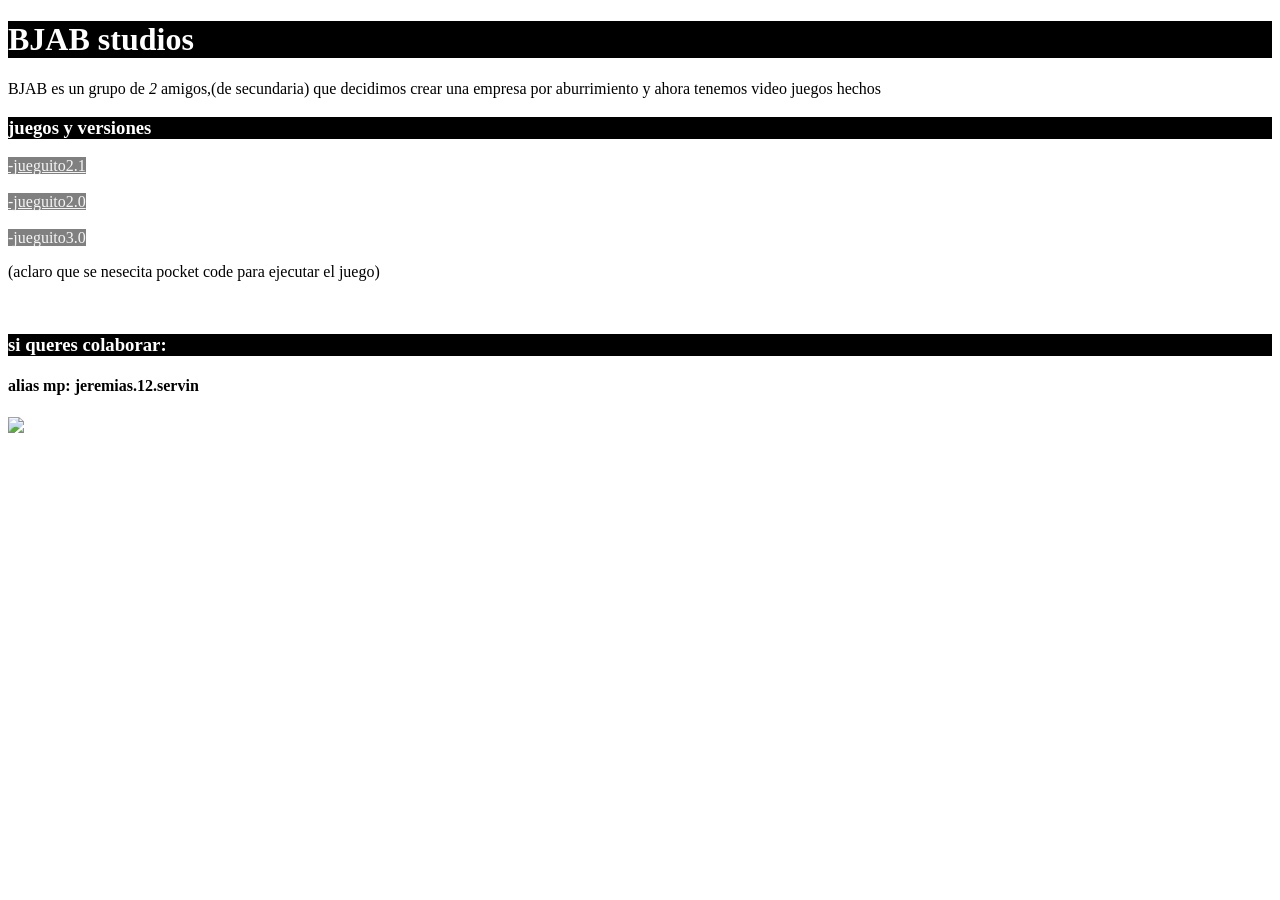
==== index.html @ 466220c1 "index.html" ====
<!DOCTYPE html>
<html lang="en">
<head>
    <meta charset="UTF-8">
    <meta name="viewport" content="width=device-width, initial-scale=1.0">
    <title>BJAB.com</title>
    <link rel="stylesheet" href="style.css">
</head>
<body>
    <h1>BJAB studios</h1>
<p>BJAB es un grupo de <em>2</em> amigos,(de secundaria) que decidimos crear una empresa por aburrimiento y ahora tenemos video juegos hechos</p>
<h3>juegos y versiones</h3>
<a href="https://www.mediafire.com/file/qbg1ordohqt7i96/jueguito2.1.catrobat/file">-jueguito2.1</a><br><br>
<a href="https://www.mediafire.com/file/4be3m0rck6kjknu/jueguito2.0.catrobat/file">-jueguito2.0</a><br><br>
<a herf="https://www.mediafire.com/file/yieviibciciq3ra/jueguito3.0.catrobat/file">-jueguito3.0</a>
<p>(aclaro que se nesecita pocket code para ejecutar el juego)</p><br>
<h3>si queres colaborar:</h3>
<h4>alias mp: jeremias.12.servin</h4>
<img src="c:\Users\js200\AppData\Local\Packages\5319275A.WhatsAppDesktop_cv1g1gvanyjgm\TempState\IMG-20250829-WA0030.jpg" width="350">
</body>
</html>
---- style.css ----
h1 {
    background-color: black;
    color: white;
}

h3 {
    background-color: black;
    color: white;
}
a {
    background-color: grey;
    color: whitesmoke;
}
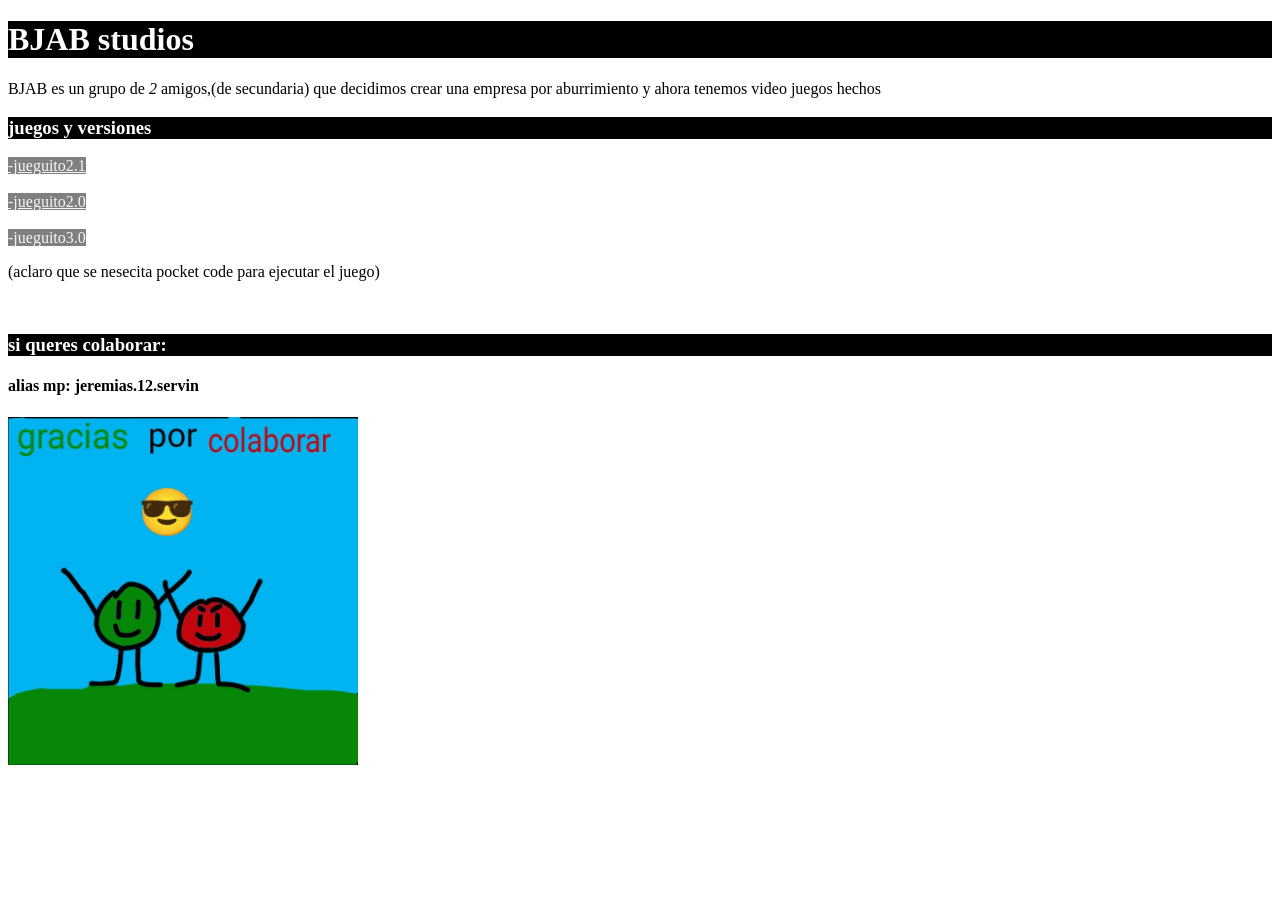
==== commit 500954cb: "index.html" ====
--- a/index.html
+++ b/index.html
@@ -16,6 +16,7 @@
 <p>(aclaro que se nesecita pocket code para ejecutar el juego)</p><br>
 <h3>si queres colaborar:</h3>
 <h4>alias mp: jeremias.12.servin</h4>
-<img src="c:\Users\js200\AppData\Local\Packages\5319275A.WhatsAppDesktop_cv1g1gvanyjgm\TempState\IMG-20250829-WA0030.jpg" width="350">
+<img src="imagenes/Imagen de WhatsApp 2025-08-29 a las 14.08.12_88015eed.jpg" width="350">
 </body>
 </html>
+
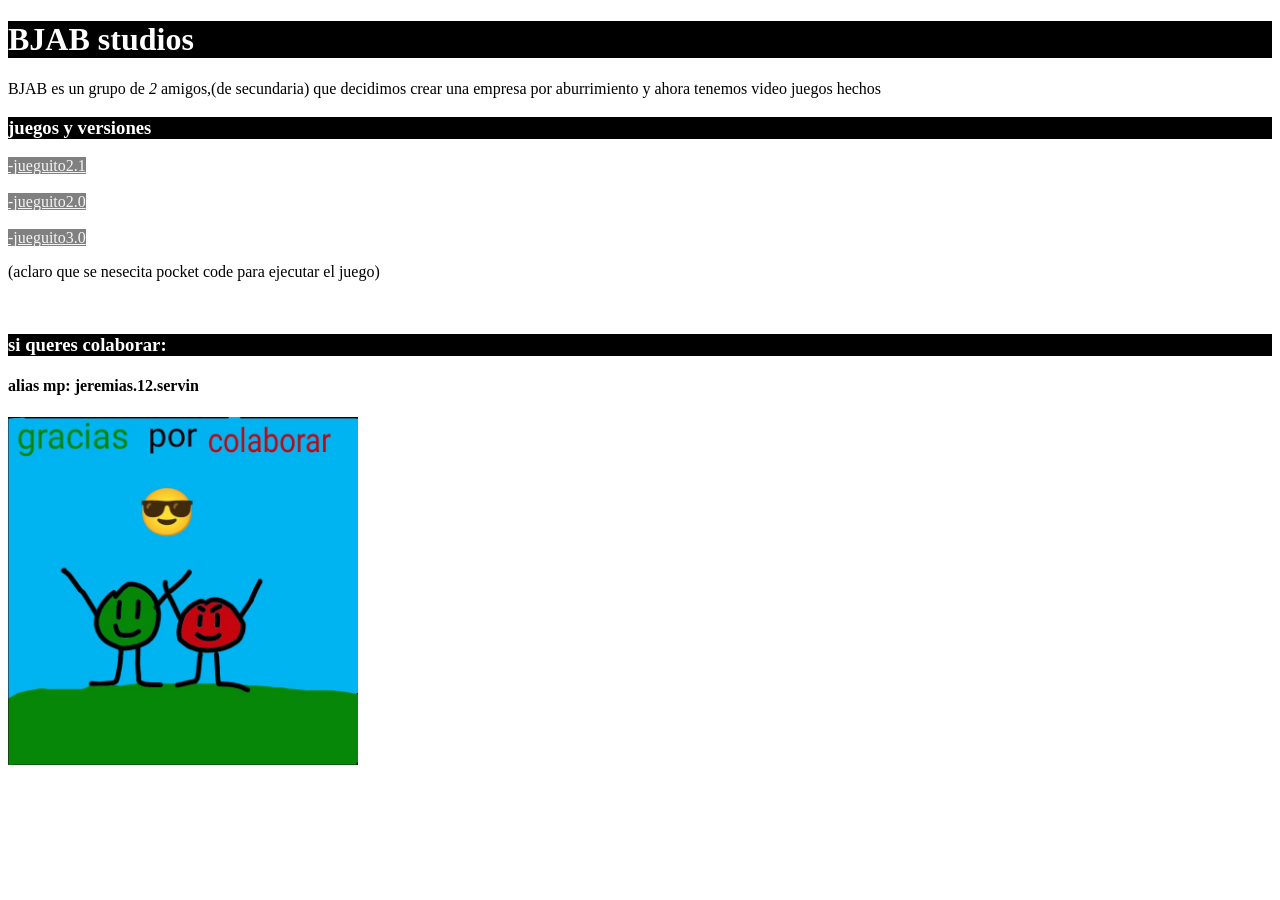
==== commit 26a9a91c: "index.html" ====
--- a/index.html
+++ b/index.html
@@ -12,11 +12,10 @@
 <h3>juegos y versiones</h3>
 <a href="https://www.mediafire.com/file/qbg1ordohqt7i96/jueguito2.1.catrobat/file">-jueguito2.1</a><br><br>
 <a href="https://www.mediafire.com/file/4be3m0rck6kjknu/jueguito2.0.catrobat/file">-jueguito2.0</a><br><br>
-<a herf="https://www.mediafire.com/file/yieviibciciq3ra/jueguito3.0.catrobat/file">-jueguito3.0</a>
+<a href="https://www.mediafire.com/file/yieviibciciq3ra/jueguito3.0.catrobat/file">-jueguito3.0</a>
 <p>(aclaro que se nesecita pocket code para ejecutar el juego)</p><br>
 <h3>si queres colaborar:</h3>
 <h4>alias mp: jeremias.12.servin</h4>
 <img src="imagenes/Imagen de WhatsApp 2025-08-29 a las 14.08.12_88015eed.jpg" width="350">
 </body>
 </html>
-
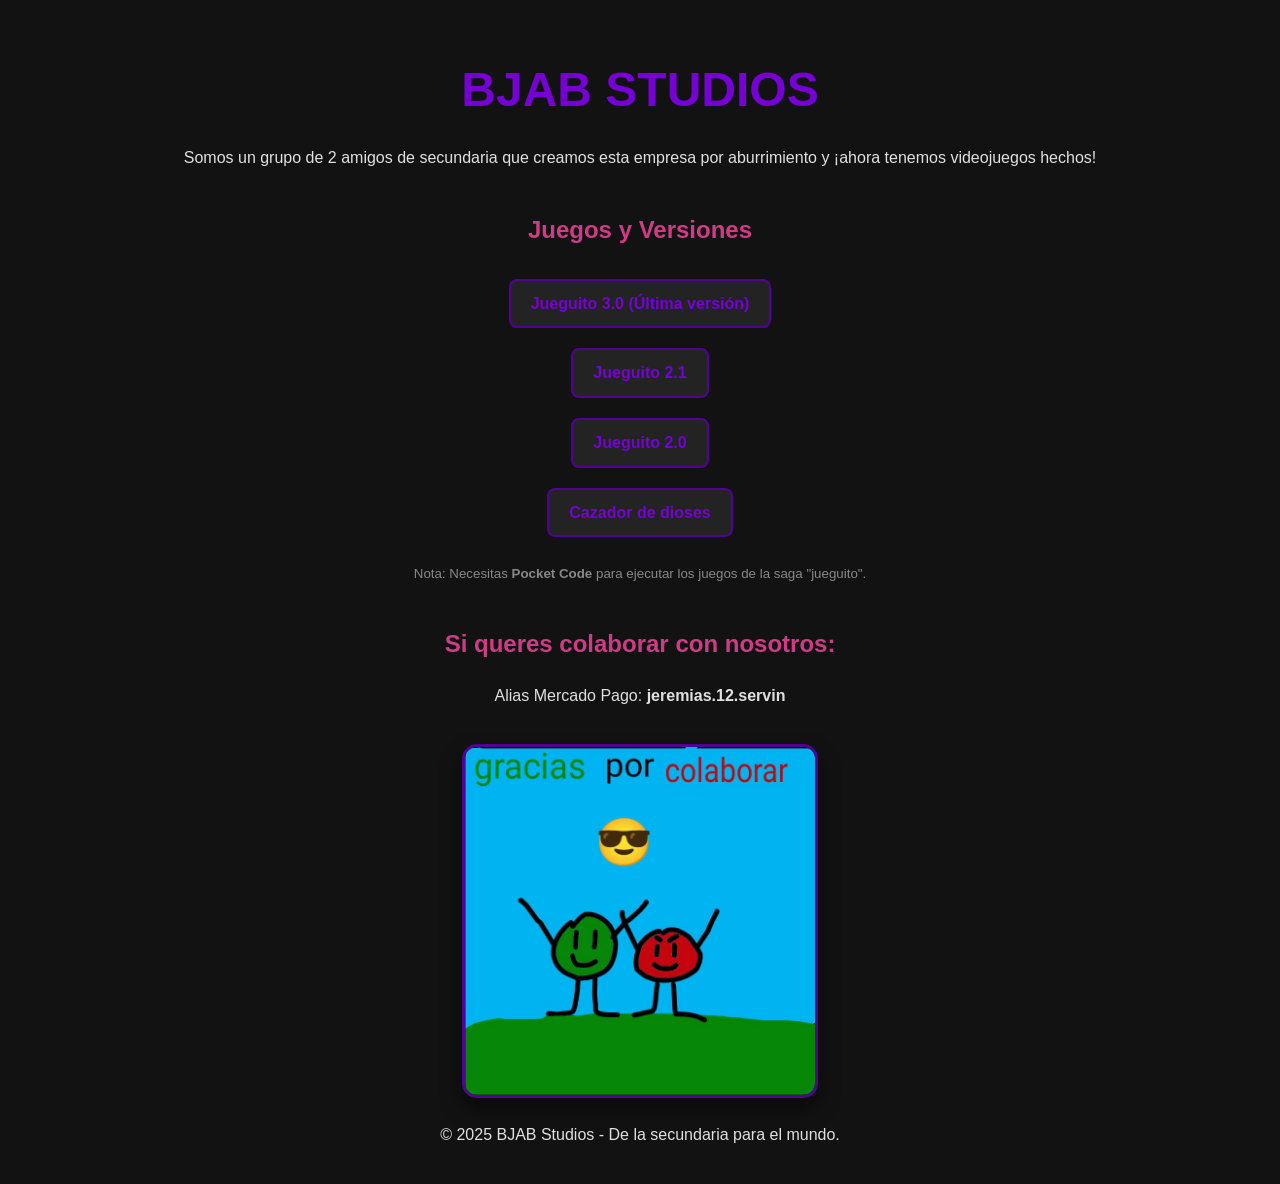
==== commit a7671be5: "Add files via upload" ====
--- a/index.html
+++ b/index.html
@@ -1,21 +1,38 @@
 <!DOCTYPE html>
-<html lang="en">
+<html lang="es">
 <head>
     <meta charset="UTF-8">
     <meta name="viewport" content="width=device-width, initial-scale=1.0">
-    <title>BJAB.com</title>
-    <link rel="stylesheet" href="style.css">
+    <link rel="icon" type="image/png" href="imagenes/file_0000000047746230a06baa1d5e3ba0de.png">
+    <title>BJAB Studios | Juegos</title>
+    <link rel="stylesheet" href="pagina-style.css">
 </head>
 <body>
-    <h1>BJAB studios</h1>
-<p>BJAB es un grupo de <em>2</em> amigos,(de secundaria) que decidimos crear una empresa por aburrimiento y ahora tenemos video juegos hechos</p>
-<h3>juegos y versiones</h3>
-<a href="https://www.mediafire.com/file/qbg1ordohqt7i96/jueguito2.1.catrobat/file">-jueguito2.1</a><br><br>
-<a href="https://www.mediafire.com/file/4be3m0rck6kjknu/jueguito2.0.catrobat/file">-jueguito2.0</a><br><br>
-<a href="https://www.mediafire.com/file/yieviibciciq3ra/jueguito3.0.catrobat/file">-jueguito3.0</a>
-<p>(aclaro que se nesecita pocket code para ejecutar el juego)</p><br>
-<h3>si queres colaborar:</h3>
-<h4>alias mp: jeremias.12.servin</h4>
-<img src="imagenes/Imagen de WhatsApp 2025-08-29 a las 14.08.12_88015eed.jpg" width="350">
+    <header>
+        <h1>BJAB Studios</h1>
+        <p>Somos un grupo de 2 amigos de secundaria que creamos esta empresa por aburrimiento y ¡ahora tenemos videojuegos hechos!</p>
+    </header>
+
+    <main>
+        <section>
+            <h2>Juegos y Versiones</h2>
+            <ul>
+                <li><a href="https://www.mediafire.com/file/yieviibciciq3ra/jueguito3.0.catrobat/file">Jueguito 3.0 (Última versión)</a></li>
+                <li><a href="https://www.mediafire.com/file/qbg1ordohqt7i96/jueguito2.1.catrobat/file">Jueguito 2.1</a></li>
+                <li><a href="https://www.mediafire.com/file/4be3m0rck6kjknu/jueguito2.0.catrobat/file">Jueguito 2.0</a></li>
+                <li><a href="cazador-pagina.html">Cazador de dioses</a></li>
+            </ul>
+            <p><small>Nota: Necesitas <strong>Pocket Code</strong> para ejecutar los juegos de la saga "jueguito".</small></p>
+        </section>
+
+        <section>
+            <h2>Si queres colaborar con nosotros:</h2>
+            <p>Alias Mercado Pago: <strong>jeremias.12.servin</strong></p>
+            <img src="imagenes/Imagen de WhatsApp 2025-08-29 a las 14.08.12_88015eed.jpg" alt="Logo o QR de BJAB Studios" width="350">
+        </section>
+    </main>
+    <footer>
+        <p>© 2025 BJAB Studios - De la secundaria para el mundo.</p>
+    </footer>
 </body>
 </html>
--- a/pagina-style.css
+++ b/pagina-style.css
@@ -0,0 +1,64 @@
+/* 1. Estilo general de la página */
+body {
+    background-color: #121212; /* Fondo casi negro */
+    color: #e0e0e0;           /* Texto gris claro para que no canse la vista */
+    font-family: 'Segoe UI', Tahoma, Geneva, Verdana, sans-serif;
+    line-height: 1.6;
+    margin: 0;
+    padding: 20px;
+    text-align: center;       /* Centra todo el contenido */
+}
+
+/*Títulos*/
+h1 {
+    color: #7501d4;           
+    font-size: 3rem;
+    text-transform: uppercase;
+    margin-bottom: 10px;
+}
+
+h2, h3 {
+    color: #cf3c86;           
+    margin-top: 40px;
+}
+
+/*Estilo de los links/Botones */
+a {
+    display: inline-block;
+    background-color: #242323;
+    color: #7501d4;
+    padding: 10px 20px;
+    margin: 10px 5px;
+    text-decoration: none;    /* Quita el subrayado feo */
+    border: 2px solid #530097;
+    border-radius: 8px;       /* Bordes redondeados */
+    font-weight: bold;
+    transition: 0.3s;         /* Animación suave */
+}
+
+/* Efecto cuando pasas el mouse por encima */
+a:hover {
+    background-color: #530097;
+    color: #121212;
+    transform: scale(1.05);   /* Se agranda un poquito */
+}
+
+/* 4. Listas y Notas */
+ul {
+    list-style: none;         /* Quita los puntos de la lista */
+    padding: 0;
+}
+
+small {
+    color: #888;
+    display: block;
+    margin-top: 10px;
+}
+
+/* 5. Imagen */
+img {
+    border-radius: 15px;
+    border: 3px solid #530097;
+    margin-top: 20px;
+    box-shadow: 0 10px 20px rgba(0,0,0,0.5); /* Sombra para que flote */
+}
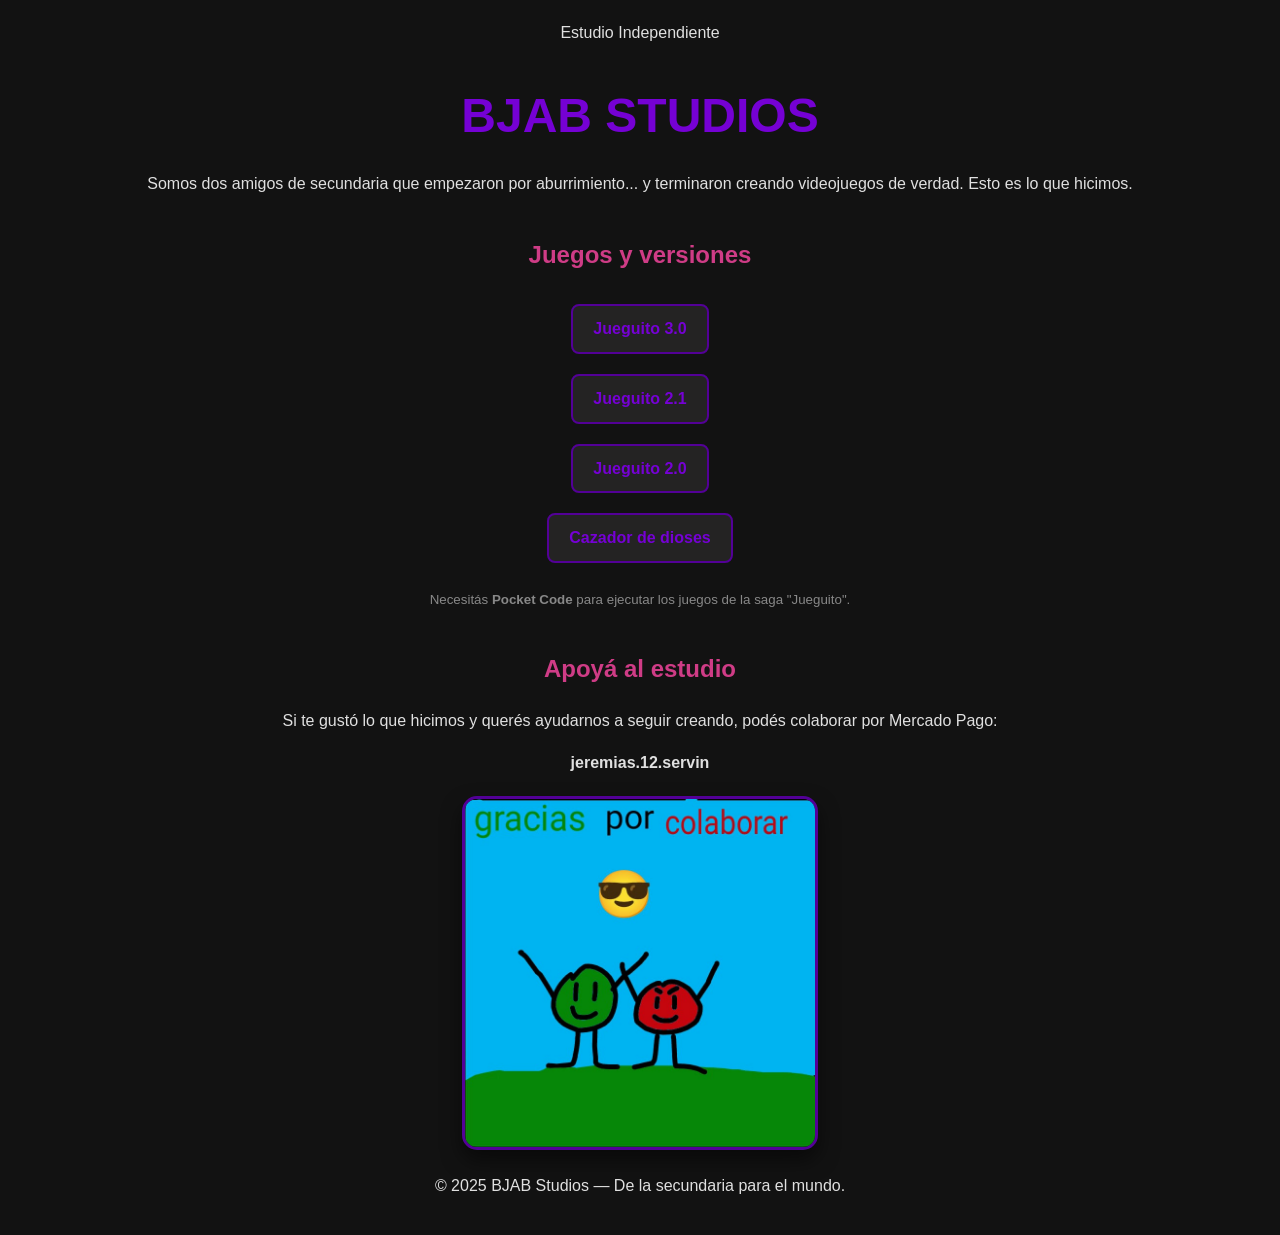
==== commit 7fc6edf6: "Update index.html" ====
--- a/index.html
+++ b/index.html
@@ -3,36 +3,45 @@
 <head>
     <meta charset="UTF-8">
     <meta name="viewport" content="width=device-width, initial-scale=1.0">
+    <meta name="description" content="BJAB Studios - Videojuegos independientes creados por dos amigos de secundaria.">
     <link rel="icon" type="image/png" href="imagenes/file_0000000047746230a06baa1d5e3ba0de.png">
     <title>BJAB Studios | Juegos</title>
+    <link rel="preconnect" href="https://fonts.googleapis.com">
+    <link rel="preconnect" href="https://fonts.gstatic.com" crossorigin>
+    <link href="https://fonts.googleapis.com/css2?family=Orbitron:wght@700;800&family=Inter:wght@400;600;700&display=swap" rel="stylesheet">
     <link rel="stylesheet" href="pagina-style.css">
 </head>
 <body>
     <header>
+        <span class="eyebrow">Estudio Independiente</span>
         <h1>BJAB Studios</h1>
-        <p>Somos un grupo de 2 amigos de secundaria que creamos esta empresa por aburrimiento y ¡ahora tenemos videojuegos hechos!</p>
+        <p>Somos dos amigos de secundaria que empezaron por aburrimiento... y terminaron creando videojuegos de verdad. Esto es lo que hicimos.</p>
     </header>
 
     <main>
         <section>
-            <h2>Juegos y Versiones</h2>
+            <h2>Juegos y versiones</h2>
             <ul>
-                <li><a href="https://www.mediafire.com/file/yieviibciciq3ra/jueguito3.0.catrobat/file">Jueguito 3.0 (Última versión)</a></li>
-                <li><a href="https://www.mediafire.com/file/qbg1ordohqt7i96/jueguito2.1.catrobat/file">Jueguito 2.1</a></li>
-                <li><a href="https://www.mediafire.com/file/4be3m0rck6kjknu/jueguito2.0.catrobat/file">Jueguito 2.0</a></li>
+                <li><a href="https://www.mediafire.com/file/0ovogrhtttxz2ak/jueguito3.0.catrobat/file" download class="boton-descarga">Jueguito 3.0</a></li>
+                <li><a href="juegos y versiones/jueguito2.1.catrobat" download class="boton-descarga">Jueguito 2.1</a></li>
+                <li><a href="juegos y versiones/jueguito2.0.catrobat" download class="boton-descarga">Jueguito 2.0</a></li>
                 <li><a href="cazador-pagina.html">Cazador de dioses</a></li>
             </ul>
-            <p><small>Nota: Necesitas <strong>Pocket Code</strong> para ejecutar los juegos de la saga "jueguito".</small></p>
+            <p><small>Necesitás <strong>Pocket Code</strong> para ejecutar los juegos de la saga "Jueguito".</small></p>
         </section>
 
-        <section>
-            <h2>Si queres colaborar con nosotros:</h2>
-            <p>Alias Mercado Pago: <strong>jeremias.12.servin</strong></p>
-            <img src="imagenes/Imagen de WhatsApp 2025-08-29 a las 14.08.12_88015eed.jpg" alt="Logo o QR de BJAB Studios" width="350">
+        <section class="apoyo">
+            <h2>Apoyá al estudio</h2>
+            <p>Si te gustó lo que hicimos y querés ayudarnos a seguir creando, podés colaborar por Mercado Pago:</p>
+            <strong>jeremias.12.servin</strong>
+            <div>
+                <img src="imagenes/Imagen de WhatsApp 2025-08-29 a las 14.08.12_88015eed.jpg" alt="Logo o código QR de BJAB Studios" width="350">
+            </div>
         </section>
     </main>
+
     <footer>
-        <p>© 2025 BJAB Studios - De la secundaria para el mundo.</p>
+        <p>© 2025 BJAB Studios — De la secundaria para el mundo.</p>
     </footer>
 </body>
 </html>
--- a/pagina-style.css
+++ b/pagina-style.css
@@ -1,12 +1,12 @@
 /* 1. Estilo general de la página */
 body {
-    background-color: #121212; /* Fondo casi negro */
-    color: #e0e0e0;           /* Texto gris claro para que no canse la vista */
+    background-color: #121212; 
+    color: #e0e0e0;           
     font-family: 'Segoe UI', Tahoma, Geneva, Verdana, sans-serif;
     line-height: 1.6;
     margin: 0;
     padding: 20px;
-    text-align: center;       /* Centra todo el contenido */
+    text-align: center;       
 }
 
 /*Títulos*/
@@ -29,11 +29,11 @@
     color: #7501d4;
     padding: 10px 20px;
     margin: 10px 5px;
-    text-decoration: none;    /* Quita el subrayado feo */
+    text-decoration: none;    /* saca el subrayado horrible */
     border: 2px solid #530097;
     border-radius: 8px;       /* Bordes redondeados */
     font-weight: bold;
-    transition: 0.3s;         /* Animación suave */
+    transition: 0.3s;         /* Animación */
 }
 
 /* Efecto cuando pasas el mouse por encima */
@@ -62,3 +62,46 @@
     margin-top: 20px;
     box-shadow: 0 10px 20px rgba(0,0,0,0.5); /* Sombra para que flote */
 }
+
+.boton-historia{
+    display: inline-block;
+    background-color: #242323;
+    color: #7501d4;
+    padding: 10px 20px;
+    margin: 10px 5px;
+    text-decoration: none;    /* Quita el subrayado horrible */
+    border: 2px solid #530097;
+    border-radius: 8px;       /* Bordes redondeados */
+    font-weight: bold;
+    transition: 0.3s; 
+}
+
+.boton-historia:hover{
+    background-color: #530097;
+    color: #121212;
+    transform: scale(1.05); 
+}
+
+.tagline{
+    max-width: 750px;      
+    margin: 40px auto;     
+    text-align: justify;  
+    line-height: 1.8;     
+    font-size: 18px;
+}
+
+.tagline p{
+    margin-bottom: 16px;   
+}
+
+.info-juego{
+    max-width: 750px;      
+    margin: 40px auto;     
+    text-align: justify;   
+    line-height: 1.8;      
+    font-size: 18px;
+}
+
+.info-juego p{
+    margin-bottom: 16px;   /
+}
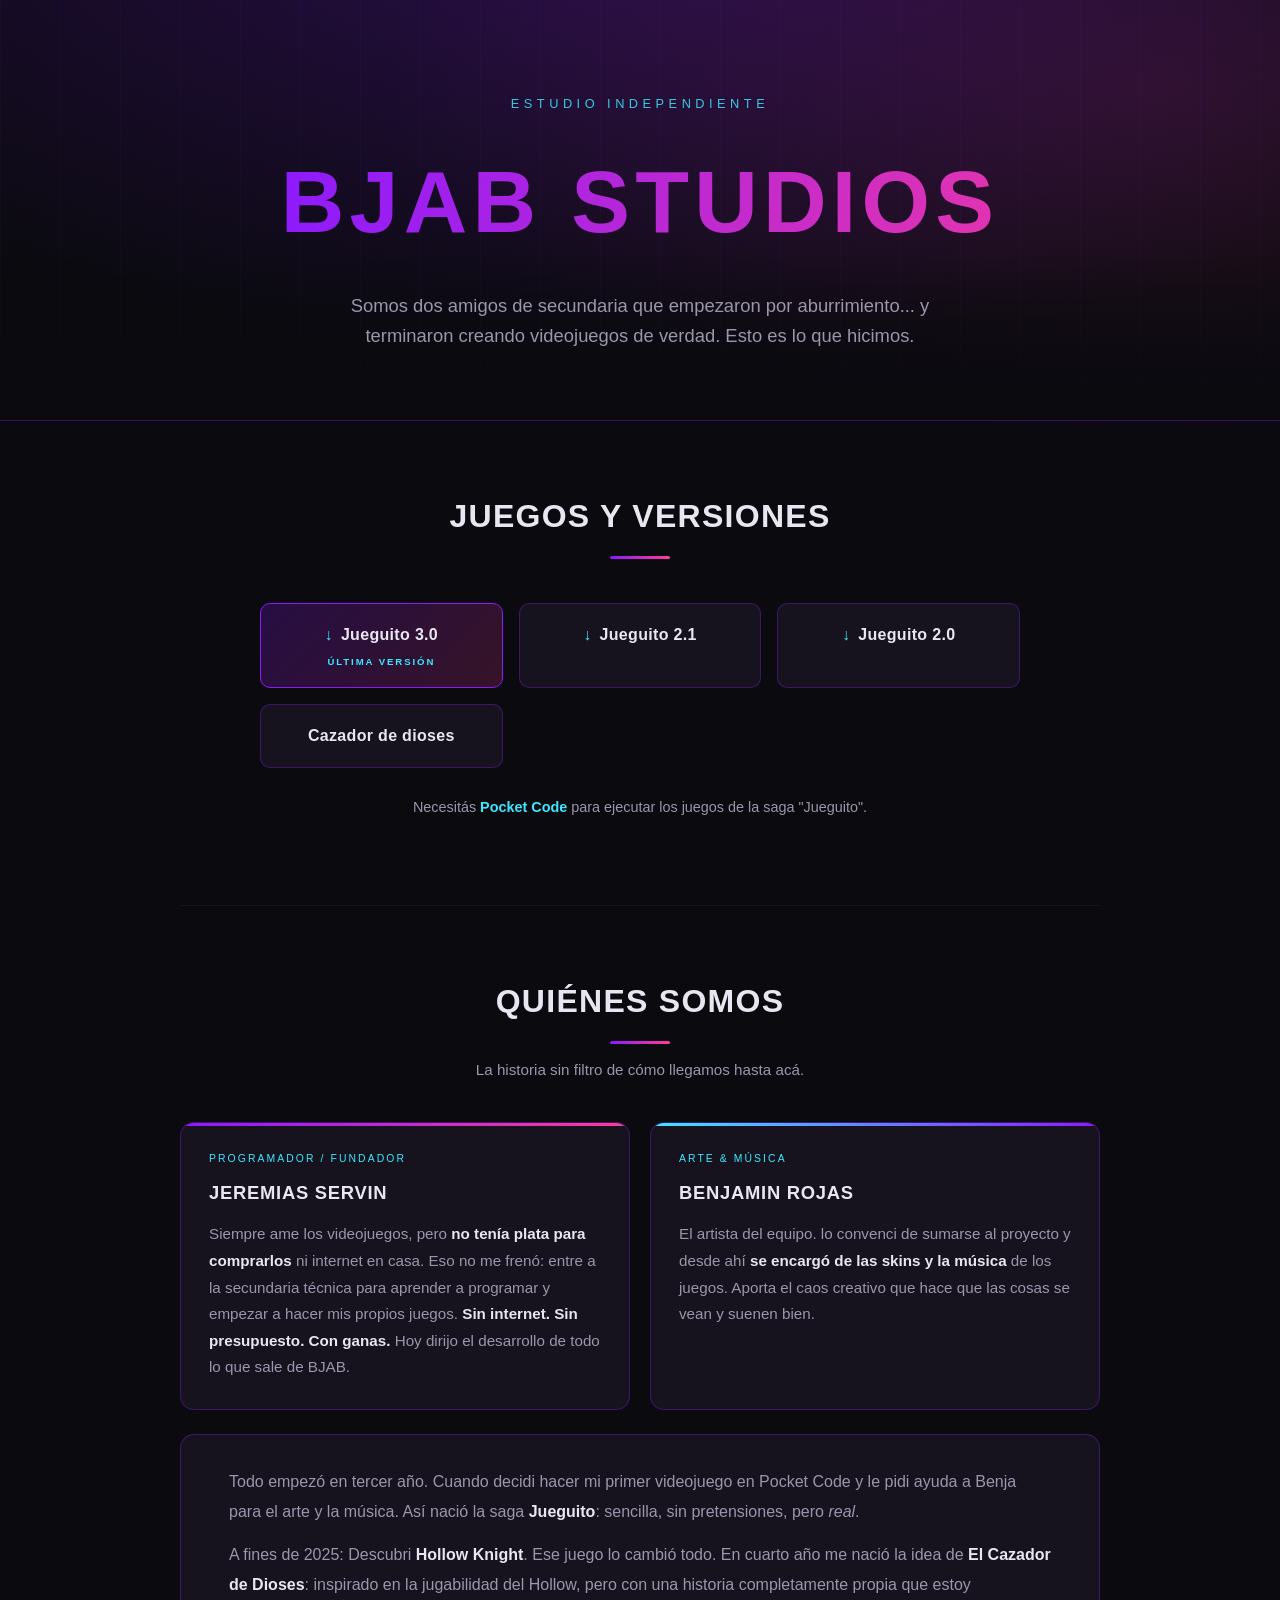
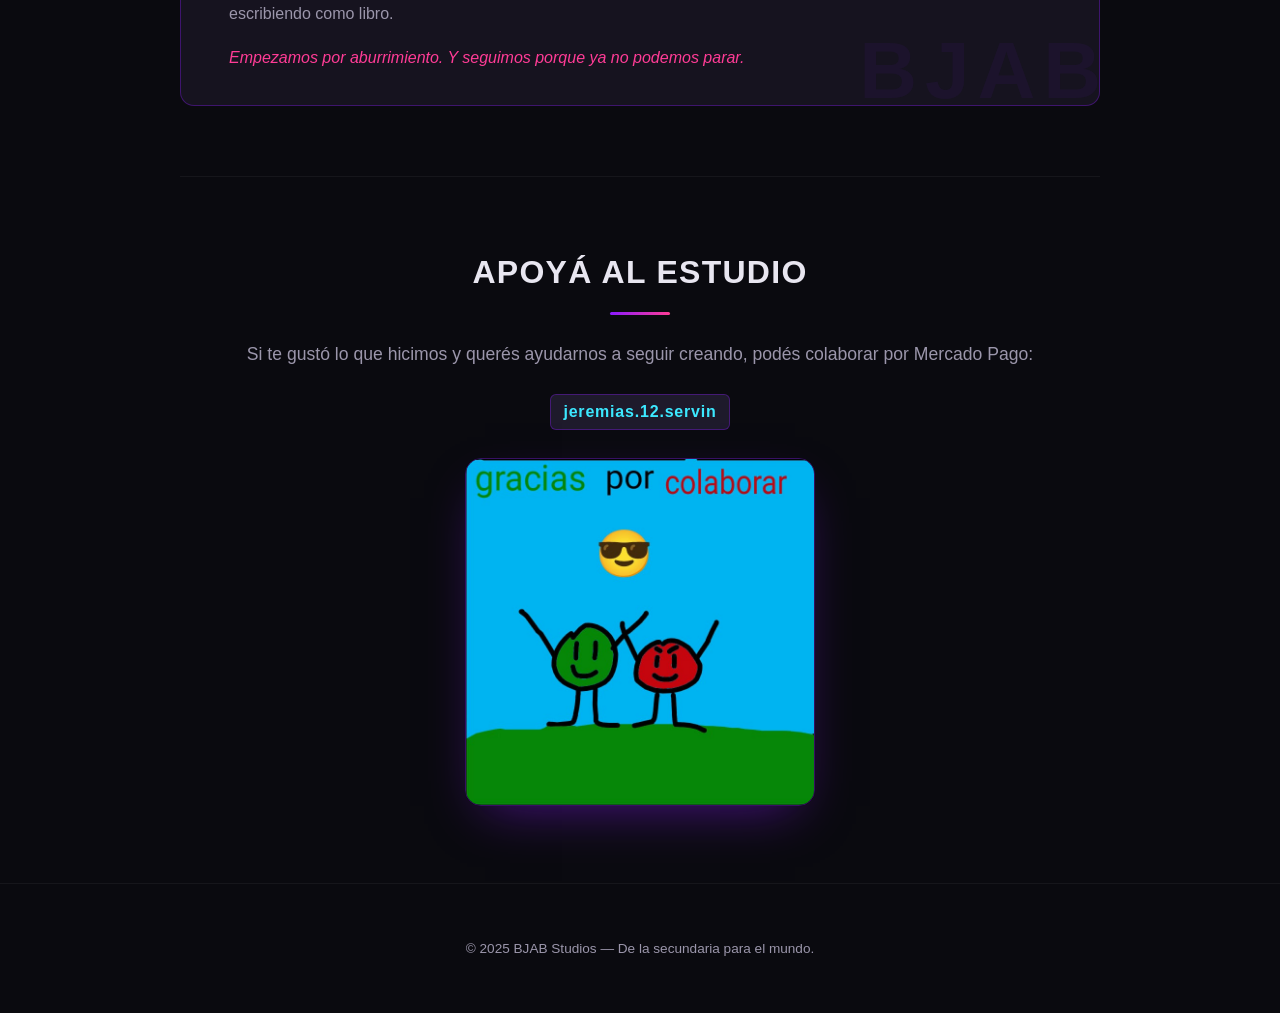
==== commit 2423c630: "Update index.html" ====
--- a/index.html
+++ b/index.html
@@ -4,12 +4,143 @@
     <meta charset="UTF-8">
     <meta name="viewport" content="width=device-width, initial-scale=1.0">
     <meta name="description" content="BJAB Studios - Videojuegos independientes creados por dos amigos de secundaria.">
+
+    <!-- Open Graph (para WhatsApp, Discord, etc.) -->
+    <meta property="og:title" content="BJAB Studios | Juegos">
+    <meta property="og:description" content="Dos chicos de secundaria haciendo videojuegos. Sin plata, con muchas ganas.">
+    <meta property="og:type" content="website">
+    <meta property="og:image" content="imagenes/file_0000000047746230a06baa1d5e3ba0de.png">
+
     <link rel="icon" type="image/png" href="imagenes/file_0000000047746230a06baa1d5e3ba0de.png">
     <title>BJAB Studios | Juegos</title>
     <link rel="preconnect" href="https://fonts.googleapis.com">
     <link rel="preconnect" href="https://fonts.gstatic.com" crossorigin>
     <link href="https://fonts.googleapis.com/css2?family=Orbitron:wght@700;800&family=Inter:wght@400;600;700&display=swap" rel="stylesheet">
     <link rel="stylesheet" href="pagina-style.css">
+
+    <style>
+        /* ============================
+           Sección Sobre Nosotros
+           ============================ */
+
+        .nosotros-grid {
+            display: grid;
+            grid-template-columns: repeat(auto-fit, minmax(260px, 1fr));
+            gap: 20px;
+            margin-top: 40px;
+            text-align: left;
+        }
+
+        .card-persona {
+            background: var(--surface);
+            border: 1px solid var(--border);
+            border-radius: 14px;
+            padding: 28px;
+            position: relative;
+            overflow: hidden;
+            transition: border-color 0.25s ease, box-shadow 0.25s ease;
+        }
+
+        .card-persona::before {
+            content: "";
+            position: absolute;
+            top: 0; left: 0; right: 0;
+            height: 3px;
+        }
+
+        .card-jeremias::before {
+            background: linear-gradient(90deg, var(--purple), var(--pink));
+        }
+
+        .card-benja::before {
+            background: linear-gradient(90deg, var(--cyan), var(--purple));
+        }
+
+        .card-persona:hover {
+            border-color: var(--pink);
+            box-shadow: 0 12px 32px -12px rgba(139, 26, 255, 0.35);
+        }
+
+        .card-rol {
+            font-family: 'Orbitron', sans-serif;
+            font-size: 0.65rem;
+            letter-spacing: 0.2em;
+            text-transform: uppercase;
+            color: var(--cyan);
+            margin-bottom: 10px;
+            display: block;
+        }
+
+        .card-nombre {
+            font-family: 'Orbitron', sans-serif;
+            font-size: 1.15rem;
+            font-weight: 800;
+            color: var(--text);
+            margin: 0 0 14px;
+            letter-spacing: 0.04em;
+        }
+
+        .card-bio {
+            color: var(--muted);
+            font-size: 0.95rem;
+            line-height: 1.75;
+            margin: 0;
+        }
+
+        .card-bio strong {
+            color: var(--text);
+            font-weight: 600;
+        }
+
+        .origen-historia {
+            background: var(--surface);
+            border: 1px solid var(--border);
+            border-radius: 14px;
+            padding: 32px clamp(20px, 5vw, 48px);
+            margin-top: 24px;
+            text-align: left;
+            position: relative;
+            overflow: hidden;
+        }
+
+        .origen-historia::after {
+            content: "BJAB";
+            position: absolute;
+            right: -10px;
+            bottom: -30px;
+            font-family: 'Orbitron', sans-serif;
+            font-size: 5rem;
+            font-weight: 800;
+            color: rgba(139, 26, 255, 0.06);
+            pointer-events: none;
+            user-select: none;
+            letter-spacing: 0.1em;
+        }
+
+        .origen-historia p {
+            color: var(--muted);
+            font-size: 1rem;
+            line-height: 1.85;
+            margin: 0 0 14px;
+            position: relative;
+        }
+
+        .origen-historia p:last-child {
+            margin-bottom: 0;
+            color: var(--pink);
+            font-style: italic;
+        }
+
+        .origen-historia strong {
+            color: var(--text);
+        }
+
+        .subtitulo-seccion {
+            color: var(--muted);
+            font-size: 0.95rem;
+            margin-top: 6px;
+        }
+    </style>
 </head>
 <body>
     <header>
@@ -22,7 +153,7 @@
         <section>
             <h2>Juegos y versiones</h2>
             <ul>
-                <li><a href="https://www.mediafire.com/file/0ovogrhtttxz2ak/jueguito3.0.catrobat/file" download class="boton-descarga">Jueguito 3.0</a></li>
+                <li><a href="https://www.mediafire.com/file/0ovogrhtttxz2ak/jueguito3.0.catrobat/file" class="boton-descarga">Jueguito 3.0</a></li>
                 <li><a href="juegos y versiones/jueguito2.1.catrobat" download class="boton-descarga">Jueguito 2.1</a></li>
                 <li><a href="juegos y versiones/jueguito2.0.catrobat" download class="boton-descarga">Jueguito 2.0</a></li>
                 <li><a href="cazador-pagina.html">Cazador de dioses</a></li>
@@ -30,12 +161,60 @@
             <p><small>Necesitás <strong>Pocket Code</strong> para ejecutar los juegos de la saga "Jueguito".</small></p>
         </section>
 
+        <!-- NUEVA SECCIÓN -->
+        <section>
+            <h2>Quiénes somos</h2>
+            <p class="subtitulo-seccion">La historia sin filtro de cómo llegamos hasta acá.</p>
+
+            <div class="nosotros-grid">
+                <div class="card-persona card-jeremias">
+                    <span class="card-rol">Programador / Fundador</span>
+                    <h3 class="card-nombre">Jeremias Servin</h3>
+                    <p class="card-bio">
+                        Siempre ame los videojuegos, pero <strong>no tenía plata para comprarlos</strong> ni internet en casa.
+                        Eso no me frenó: entre a la secundaria técnica para aprender a programar y
+                        empezar a hacer mis propios juegos. <strong>Sin internet. Sin presupuesto. Con ganas.</strong>
+                        Hoy dirijo el desarrollo de todo lo que sale de BJAB.
+                    </p>
+                </div>
+                <div class="card-persona card-benja">
+                    <span class="card-rol">Arte &amp; Música</span>
+                    <h3 class="card-nombre">Benjamin Rojas</h3>
+                    <p class="card-bio">
+                        El artista del equipo. lo convenci de sumarse al proyecto y desde ahí
+                        <strong>se encargó de las skins y la música</strong> de los juegos.
+                        Aporta el caos creativo que hace que las cosas se vean y suenen bien.
+                    </p>
+                </div>
+            </div>
+
+            <div class="origen-historia">
+                <p>
+                    Todo empezó en tercer año. Cuando decidi hacer mi primer videojuego en Pocket Code
+                    y le pidi ayuda a Benja para el arte y la música. Así nació la saga <strong>Jueguito</strong>:
+                    sencilla, sin pretensiones, pero <em>real</em>.
+                </p>
+                <p>
+                    A fines de 2025: Descubri <strong>Hollow Knight</strong>.
+                    Ese juego lo cambió todo. En cuarto año me nació la idea de <strong>El Cazador de Dioses</strong>:
+                    inspirado en la jugabilidad del Hollow, pero con una historia completamente propia
+                    que estoy escribiendo como libro.
+                </p>
+                <p>
+                    Empezamos por aburrimiento. Y seguimos porque ya no podemos parar.
+                </p>
+            </div>
+        </section>
+
         <section class="apoyo">
             <h2>Apoyá al estudio</h2>
             <p>Si te gustó lo que hicimos y querés ayudarnos a seguir creando, podés colaborar por Mercado Pago:</p>
             <strong>jeremias.12.servin</strong>
             <div>
-                <img src="imagenes/Imagen de WhatsApp 2025-08-29 a las 14.08.12_88015eed.jpg" alt="Logo o código QR de BJAB Studios" width="350">
+                <img src="imagenes/Imagen de WhatsApp 2025-08-29 a las 14.08.12_88015eed.jpg"
+                     alt="Código QR de Mercado Pago de BJAB Studios"
+                     width="350"
+                     loading="lazy">
             </div>
         </section>
     </main>
--- a/pagina-style.css
+++ b/pagina-style.css
@@ -1,107 +1,497 @@
-/* 1. Estilo general de la página */
+/* ============================
+   BJAB Studios — Estilos
+   ============================ */
+
+:root {
+    --bg: #0a0a0f;
+    --surface: #16131f;
+    --surface-2: #1e1a2b;
+    --purple: #8b1aff;
+    --pink: #ff3c96;
+    --cyan: #3ce8ff;
+    --text: #e8e6f0;
+    --muted: #9b96ab;
+    --border: rgba(139, 26, 255, 0.35);
+}
+
+* {
+    box-sizing: border-box;
+}
+
+@media (prefers-reduced-motion: reduce) {
+    *, *::before, *::after {
+        animation-duration: 0.01ms !important;
+        animation-iteration-count: 1 !important;
+        transition-duration: 0.01ms !important;
+        scroll-behavior: auto !important;
+    }
+}
+
+html {
+    scroll-behavior: smooth;
+}
+
 body {
-    background-color: #121212; 
-    color: #e0e0e0;           
-    font-family: 'Segoe UI', Tahoma, Geneva, Verdana, sans-serif;
+    background-color: var(--bg);
+    background-image:
+        radial-gradient(ellipse 80% 50% at 50% -10%, rgba(139, 26, 255, 0.25), transparent),
+        radial-gradient(ellipse 60% 40% at 90% 10%, rgba(255, 60, 150, 0.12), transparent);
+    background-attachment: fixed;
+    color: var(--text);
+    font-family: 'Inter', 'Segoe UI', Tahoma, Geneva, Verdana, sans-serif;
     line-height: 1.6;
     margin: 0;
-    padding: 20px;
-    text-align: center;       
-}
-
-/*Títulos*/
+    padding: 0;
+    text-align: center;
+}
+
+/* ============================
+   Header / Hero
+   ============================ */
+
+header {
+    padding: 90px 20px 70px;
+    position: relative;
+    overflow: hidden;
+    border-bottom: 1px solid var(--border);
+}
+
+header::before {
+    content: "";
+    position: absolute;
+    inset: 0;
+    background:
+        linear-gradient(180deg, transparent 60%, var(--bg) 100%),
+        repeating-linear-gradient(90deg, rgba(139,26,255,0.06) 0px, rgba(139,26,255,0.06) 1px, transparent 1px, transparent 60px);
+    pointer-events: none;
+}
+
+.eyebrow {
+    position: relative;
+    display: inline-block;
+    font-family: 'Orbitron', 'Segoe UI', sans-serif;
+    font-size: 0.8rem;
+    letter-spacing: 0.35em;
+    text-transform: uppercase;
+    color: var(--cyan);
+    margin-bottom: 18px;
+    opacity: 0.85;
+}
+
 h1 {
-    color: #7501d4;           
-    font-size: 3rem;
+    position: relative;
+    font-family: 'Orbitron', 'Segoe UI', sans-serif;
+    font-size: clamp(2.6rem, 8vw, 5.5rem);
+    font-weight: 800;
+    letter-spacing: 0.06em;
     text-transform: uppercase;
-    margin-bottom: 10px;
+    margin: 0 0 18px;
+    background: linear-gradient(100deg, var(--purple) 10%, var(--pink) 50%, var(--cyan) 90%);
+    background-size: 200% auto;
+    -webkit-background-clip: text;
+    background-clip: text;
+    color: transparent;
+    animation: shine 6s ease-in-out infinite alternate;
+}
+
+@keyframes shine {
+    0%   { background-position: 0% 50%; }
+    100% { background-position: 100% 50%; }
+}
+
+header p {
+    position: relative;
+    max-width: 620px;
+    margin: 0 auto;
+    color: var(--muted);
+    font-size: clamp(1rem, 2.2vw, 1.15rem);
+}
+
+/* ============================
+   Layout / sections
+   ============================ */
+
+main {
+    max-width: 960px;
+    margin: 0 auto;
+    padding: 0 20px;
+}
+
+section {
+    padding: 70px 0;
+    border-bottom: 1px solid rgba(255,255,255,0.05);
+}
+
+section:last-of-type {
+    border-bottom: none;
 }
 
 h2, h3 {
-    color: #cf3c86;           
-    margin-top: 40px;
-}
-
-/*Estilo de los links/Botones */
+    font-family: 'Orbitron', 'Segoe UI', sans-serif;
+    font-weight: 700;
+    letter-spacing: 0.04em;
+    text-transform: uppercase;
+    font-size: clamp(1.4rem, 4vw, 2rem);
+    color: var(--text);
+    margin: 0 0 8px;
+    position: relative;
+    display: inline-block;
+}
+
+h2::after {
+    content: "";
+    display: block;
+    width: 60px;
+    height: 3px;
+    margin: 14px auto 0;
+    background: linear-gradient(90deg, var(--purple), var(--pink));
+    border-radius: 2px;
+}
+
+/* ============================
+   Lista de juegos
+   ============================ */
+
+ul {
+    list-style: none;
+    padding: 0;
+    margin: 36px auto 0;
+    display: grid;
+    grid-template-columns: repeat(auto-fit, minmax(220px, 1fr));
+    gap: 16px;
+    max-width: 760px;
+}
+
+ul li {
+    display: flex;
+}
+
+/* ============================
+   Links / Botones
+   ============================ */
+
 a {
     display: inline-block;
-    background-color: #242323;
-    color: #7501d4;
-    padding: 10px 20px;
+    width: 100%;
+    background-color: var(--surface);
+    color: var(--text);
+    padding: 18px 22px;
+    text-decoration: none;
+    border: 1px solid var(--border);
+    border-radius: 10px;
+    font-weight: 600;
+    letter-spacing: 0.02em;
+    transition: transform 0.25s ease, border-color 0.25s ease, box-shadow 0.25s ease, color 0.25s ease;
+}
+
+a:focus-visible {
+    outline: 2px solid var(--cyan);
+    outline-offset: 3px;
+}
+
+a:hover {
+    color: #fff;
+    border-color: var(--pink);
+    transform: translateY(-3px);
+    box-shadow: 0 12px 24px -10px rgba(255, 60, 150, 0.45), 0 0 0 1px var(--pink) inset;
+}
+
+.boton-descarga {
+    position: relative;
+}
+
+.boton-descarga::before {
+    content: "↓";
+    margin-right: 8px;
+    color: var(--cyan);
+    font-weight: 700;
+}
+
+ul li:first-child a {
+    background: linear-gradient(135deg, rgba(139,26,255,0.22), rgba(255,60,150,0.18));
+    border-color: var(--purple);
+    font-weight: 700;
+}
+
+ul li:first-child a::after {
+    content: "ÚLTIMA VERSIÓN";
+    display: block;
+    font-family: 'Orbitron', sans-serif;
+    font-size: 0.6rem;
+    letter-spacing: 0.2em;
+    color: var(--cyan);
+    margin-top: 6px;
+}
+
+/* ============================
+   Notas
+   ============================ */
+
+small {
+    color: var(--muted);
+    display: block;
+    margin-top: 28px;
+    font-size: 0.9rem;
+}
+
+small strong {
+    color: var(--cyan);
+}
+
+/* ============================
+   Sección de apoyo
+   ============================ */
+
+.apoyo p {
+    color: var(--muted);
+    font-size: 1.1rem;
+}
+
+.apoyo strong {
+    color: var(--cyan);
+    font-family: 'Orbitron', sans-serif;
+    letter-spacing: 0.05em;
+    background: var(--surface-2);
+    padding: 4px 12px;
+    border-radius: 6px;
+    border: 1px solid var(--border);
+    display: inline-block;
+    margin-top: 8px;
+}
+
+img {
+    border-radius: 16px;
+    border: 1px solid var(--border);
+    margin-top: 28px;
+    max-width: 100%;
+    box-shadow: 0 20px 50px -20px rgba(139, 26, 255, 0.5);
+}
+
+/* ============================
+   Footer
+   ============================ */
+
+footer {
+    padding: 40px 20px;
+    color: var(--muted);
+    font-size: 0.85rem;
+    border-top: 1px solid rgba(255,255,255,0.05);
+}
+
+/* ============================
+   Texto general (otras páginas)
+   ============================ */
+
+.boton-historia {
+    display: inline-block;
+    background-color: var(--surface);
+    color: var(--text);
+    padding: 14px 28px;
     margin: 10px 5px;
-    text-decoration: none;    /* saca el subrayado horrible */
-    border: 2px solid #530097;
-    border-radius: 8px;       /* Bordes redondeados */
-    font-weight: bold;
-    transition: 0.3s;         /* Animación */
-}
-
-/* Efecto cuando pasas el mouse por encima */
-a:hover {
-    background-color: #530097;
-    color: #121212;
-    transform: scale(1.05);   /* Se agranda un poquito */
-}
-
-/* 4. Listas y Notas */
-ul {
-    list-style: none;         /* Quita los puntos de la lista */
-    padding: 0;
-}
-
-small {
-    color: #888;
-    display: block;
-    margin-top: 10px;
-}
-
-/* 5. Imagen */
-img {
-    border-radius: 15px;
-    border: 3px solid #530097;
+    text-decoration: none;
+    border: 1px solid var(--border);
+    border-radius: 10px;
+    font-weight: 600;
+    transition: transform 0.25s ease, border-color 0.25s ease, box-shadow 0.25s ease;
+}
+
+.boton-historia:hover {
+    color: #fff;
+    border-color: var(--pink);
+    transform: translateY(-3px);
+    box-shadow: 0 12px 24px -10px rgba(255, 60, 150, 0.45);
+}
+
+.tagline,
+.info-juego {
+    max-width: 700px;
+    margin: 40px auto;
+    text-align: left;
+    line-height: 1.8;
+    font-size: 1.05rem;
+    color: var(--text);
+}
+
+.tagline p,
+.info-juego p {
+    margin-bottom: 16px;
+}
+
+/* ============================
+   Navegación
+   ============================ */
+
+nav {
+    max-width: 960px;
+    margin: 0 auto;
+    padding: 24px 20px 0;
+    text-align: left;
+}
+
+.boton-volver {
+    display: inline-block;
+    border: none;
+    background: none;
+    color: var(--muted);
+    padding: 8px 0;
+    font-weight: 600;
+    text-decoration: none;
+    transition: color 0.25s ease, transform 0.25s ease;
+}
+
+.boton-volver:hover {
+    color: var(--cyan);
+    border: none;
+    box-shadow: none;
+    transform: translateX(-4px);
+    background: none;
+}
+
+.boton-volver:focus-visible {
+    outline: 2px solid var(--cyan);
+    outline-offset: 3px;
+}
+
+/* ============================
+   Header de página de juego
+   ============================ */
+
+.header-juego {
+    padding-top: 50px;
+}
+
+.header-juego h1 {
+    font-size: clamp(2.4rem, 7vw, 4.5rem);
+}
+
+/* ============================
+   Mensaje de Krixos (historia)
+   ============================ */
+
+.tagline {
+    background: var(--surface);
+    border: 1px solid var(--border);
+    border-radius: 14px;
+    padding: 32px clamp(20px, 5vw, 48px);
+    box-shadow: 0 20px 50px -25px rgba(139, 26, 255, 0.6);
+}
+
+.tagline p {
+    color: var(--text);
+}
+
+.tagline p:last-child {
+    margin-bottom: 0;
+    color: var(--pink);
+}
+
+.historia-oculta {
+    display: none;
+}
+
+#historia:not(.historia-oculta) {
+    animation: aparecer 0.4s ease;
+}
+
+@keyframes aparecer {
+    from { opacity: 0; transform: translateY(-8px); }
+    to   { opacity: 1; transform: translateY(0); }
+}
+
+/* ============================
+   Presentación del juego
+   ============================ */
+
+.contenedor-presentacion {
+    display: flex;
+    flex-direction: column;
+    align-items: center;
+    padding-bottom: 40px;
+}
+
+.visual {
+    width: 100%;
     margin-top: 20px;
-    box-shadow: 0 10px 20px rgba(0,0,0,0.5); /* Sombra para que flote */
-}
-
-.boton-historia{
-    display: inline-block;
-    background-color: #242323;
-    color: #7501d4;
-    padding: 10px 20px;
-    margin: 10px 5px;
-    text-decoration: none;    /* Quita el subrayado horrible */
-    border: 2px solid #530097;
-    border-radius: 8px;       /* Bordes redondeados */
-    font-weight: bold;
-    transition: 0.3s; 
-}
-
-.boton-historia:hover{
-    background-color: #530097;
-    color: #121212;
-    transform: scale(1.05); 
-}
-
-.tagline{
-    max-width: 750px;      
-    margin: 40px auto;     
-    text-align: justify;  
-    line-height: 1.8;     
-    font-size: 18px;
-}
-
-.tagline p{
-    margin-bottom: 16px;   
-}
-
-.info-juego{
-    max-width: 750px;      
-    margin: 40px auto;     
-    text-align: justify;   
-    line-height: 1.8;      
-    font-size: 18px;
-}
-
-.info-juego p{
-    margin-bottom: 16px;   /
-}
+}
+
+.img-presentacion {
+    width: 100%;
+    max-width: 700px;
+    aspect-ratio: 16 / 9;
+    object-fit: cover;
+}
+
+/* ============================
+   Detalles del juego
+   ============================ */
+
+.detalles {
+    display: grid;
+    grid-template-columns: repeat(auto-fit, minmax(160px, 1fr));
+    gap: 12px;
+    margin-top: 28px;
+}
+
+.detalle-item {
+    background: var(--surface);
+    border: 1px solid var(--border);
+    border-radius: 10px;
+    padding: 14px 18px;
+    display: flex;
+    flex-direction: column;
+    gap: 4px;
+    text-align: left;
+}
+
+.detalle-label {
+    font-family: 'Orbitron', sans-serif;
+    font-size: 0.7rem;
+    letter-spacing: 0.15em;
+    text-transform: uppercase;
+    color: var(--cyan);
+}
+
+.detalle-valor {
+    font-weight: 600;
+    font-size: 1rem;
+}
+
+.estado-beta {
+    color: var(--pink);
+}
+
+/* ============================
+   Descarga
+   ============================ */
+
+.descarga-container {
+    margin-top: 48px;
+    text-align: center;
+}
+
+.descarga-container .boton-descarga {
+    font-family: 'Orbitron', sans-serif;
+    font-size: 1.1rem;
+    letter-spacing: 0.05em;
+    padding: 22px 48px;
+    max-width: 360px;
+}
+
+.boton-proximamente {
+    opacity: 0.55;
+    cursor: not-allowed;
+    pointer-events: none;
+    background: var(--surface);
+    border-color: var(--border);
+}
+
+.boton-proximamente::before {
+    content: "⏳";
+    margin-right: 8px;
+}
+
+.nota-descarga {
+    color: var(--muted);
+    font-size: 0.9rem;
+    margin-top: 14px;
+}
